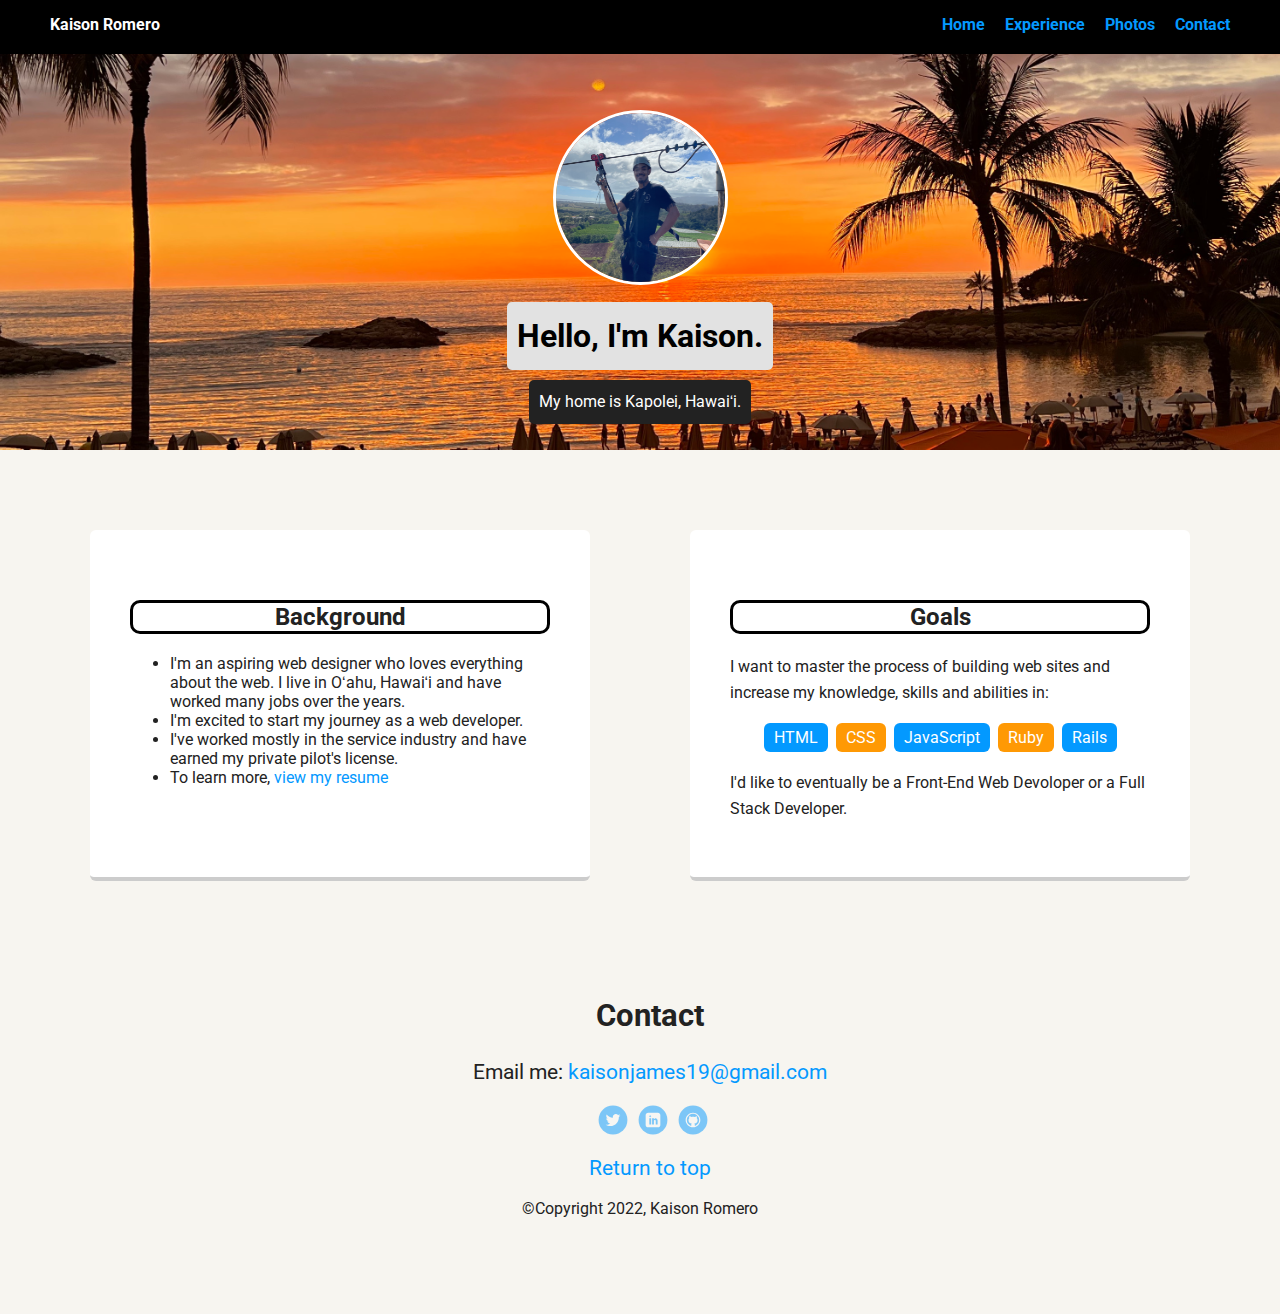
==== Mainpage/index.html @ 9992b303 "Final Revisions" ====
<!doctype html>
<html lang="en">

<head>
  <meta charset="utf-8">
  <title>Kaison Romero's Profile</title>
  <meta name="viewport" content="width=device-width, initial-scale=1.0">
  <link rel="stylesheet" href="styles.css">
  <link href="https://fonts.googleapis.com/css?family=Muli%7CRoboto:400,300,500,700,900" rel="stylesheet">
  </head>

  <body>
    <div> <!-- Start Wrapper div-->
  <nav>
    <div class="main-nav">
        <ul class="nav">
          <li class="name">Kaison Romero</li>
          <li><a href="index.html">Home</a></li>
          <li><a href="../experience/resume.html">Experience</a></li>
          <li><a href="../photos/photos.html">Photos</a></li>
          <li><a href="#contact">Contact</a></li>
        </ul>
    </div>
  </nav>

    <header>
      <img src="../images/kaisonpic2.jpeg" alt="Oʻahu, Hawaiʻi" class="profile-image">
      <h1 class="tag name">Hello, I'm Kaison.</h1>
      <p class="tag location">My home is Kapolei, Hawaiʻi.</p>
    </header>

    <main class="flex">
      <div class="card">
        <h2 class="card-title">Background</h2>
        <ul>
          <li>I'm an aspiring web designer who loves everything about the web. I live in Oʻahu, Hawaiʻi and have worked many jobs over the years.</li>
          <li>I'm excited to start my journey as a web developer.</li>
          <li>I've worked mostly in the service industry and have earned my private pilot's license.</li>
           <li>To learn more,<a href="../experience/resume.html"> view my resume</a></li>
        </ul>
      </div> 

      <div class="card">
        <h2 class="card-title">Goals</h2>
        <p>I want to master the process of building web sites and increase my knowledge, skills and abilities in:</p>
        <ul class="skills">
          <li>HTML</li>
          <li>CSS</li>
          <li>JavaScript</li>
          <li>Ruby</li>
          <li>Rails</li>
        </ul>
        <p>I'd like to eventually be a Front-End Web Devoloper or a Full Stack Developer.</p>
      </div> 
    </main>

   
    <footer>
      <section id="contact">
        <h2 class="contact-list">Contact</h2>
        <p>Email me: <a href="mailto:kaisonjames19@gmail.com?subject=Job%20Request"> kaisonjames19@gmail.com</a></p>
      <ul>
        <li><a href="https://twitter.com/kaisonromero" target="_blank" class="social twitter">Twitter</a></li>
        <li><a href="https://linkedin.com/in/kaison-romero1234" target="_blank" class="social linkedin">LinkedIn</a></li>
        <li><a href="https://github.com/k18karome" target="_blank" class="social github">Github</a></li>
      </ul>
      <p><a href="#">Return to top</a>
    </section>
      <p class="copyright">&copy;Copyright 2022, Kaison Romero</p>
    </footer>
  </div> <!-- End wrapper div -->
  </body>
</html>
---- Mainpage/styles.css ----
/* Global Layout Set-up */
* { 
  box-sizing: border-box;
}

.contact-list {
  text-align: center;
}
body {
  margin: 0;
  padding: 0;
  text-align: center;
  font-family: 'Roboto', sans-serif;
  color: #222;
  background: #f7f5f0;
}
/* Link Styles */

a {
  text-decoration: none;
  color: #0499ff;
}
a:hover {
  color: #6633ff;
}

/* Section Styles */

.main-nav {
  width: 100%;
  background: black;
  min-height: 30px;
  padding: 10px;
  position: fixed;
  text-align: center;
}
.nav {
  display: flex;
  justify-content: space-around;
  font-weight: 700;
  list-style-type: none;
  margin: 0 auto;
  padding: 0;
}
.nav .name {
  display: none;
}
.nav li {
  padding: 5px 10px 10px 10px;
}
.nav a {
  transition: all .5s;
}
.nav a:hover {
  color: white
}

header {
  text-align: center;
  background: url('../images/sunsetcropped.jpeg') no-repeat top center ;
  background-size: cover;
  overflow: hidden;
  padding-top: 60px;
}
header {
  line-height: 1.5;
}
header .profile-image {
  margin-top: 50px;
  width: 175px;
  height: 175px;
  border-radius: 50%;
  border: 3px solid white;
  transition: all .5s;
}
header .profile-image:hover {
  transform: scale(1.2) rotate(360deg);
}
.tag {
  background-color: #e2e2e2;
  color: black;
  padding: 10px;
  border-radius: 5px;
  display: table;
  margin: 10px auto;
} 
.location {
  background-color: #222;
  color: white;
}
.card {
  margin: 30px;
  padding: 20px 40px 40px;
  max-width: 500px;
  text-align: left;
  background: #fff;
  border-bottom: 4px solid #ccc;
  border-radius: 6px;
}
.card:hover {
  border-color: #ff99ff;
}

ul.skills {
  padding: 0;
  text-align: center;
}

.skills li {
  border-radius: 6px;
  display: inline-block;
  background: #ff9904;
  color: white;
  padding: 5px 10px;
  margin: 2px;
}

.skills li:nth-child(odd) {
  background: #0399ff;
}

footer {
  width: 100%;
  min-height: 30px;
  padding: 20px 0 40px 20px;
}

footer .copyright {
  top: -8px;
  margin-right: 20px;
  font-size: .75em;
}

footer ul {
  list-style-type: none;
  margin: 0;
  padding: 0;
}

footer ul li {
  display: inline-block;
}

a.social {
  display: inline-block;
  text-indent: -9999px;
  margin-left: 5px;
  width: 30px;
  height: 30px;
  background-size: 30px 30px;
  opacity: .5;
  transition: all .25s;
}
a.twitter {
  background-image: url(../images/twitter.svg);
}
a.linkedin {
  background-image: url(../images/linkedin.svg);
}
a.github {
  background-image: url(../images/github.svg);
}
a.social:hover {
  opacity: 1;
}
.clearfix {
  clear: both;
}

/* Styles for larger screens */
@media screen and (min-width: 720px) {
  
  .flex {
      display: flex;
      max-width: 1200px;
      justify-content: space-around;
      margin: 0 auto;
  }

  header {
    min-height: 450px;
  }

  .nav {
    max-width: 1200px;
  }

  .nav .name {
    display: block;
    margin-right: auto;
    color: white;
  }

  main {
    padding-top: 50px;
  }

  main p {
    line-height: 1.6em;
  }

  footer {
    font-size: 1.3em;
    max-width: 1200px;
    margin: 40px auto;
  }

}

h3 {
    color:#1F85DE;
    letter-spacing:.5px;
}
.card-title{
    text-align:center;
    border: solid black 3px;
    border-radius:10px;
    margin-top:50px;
}
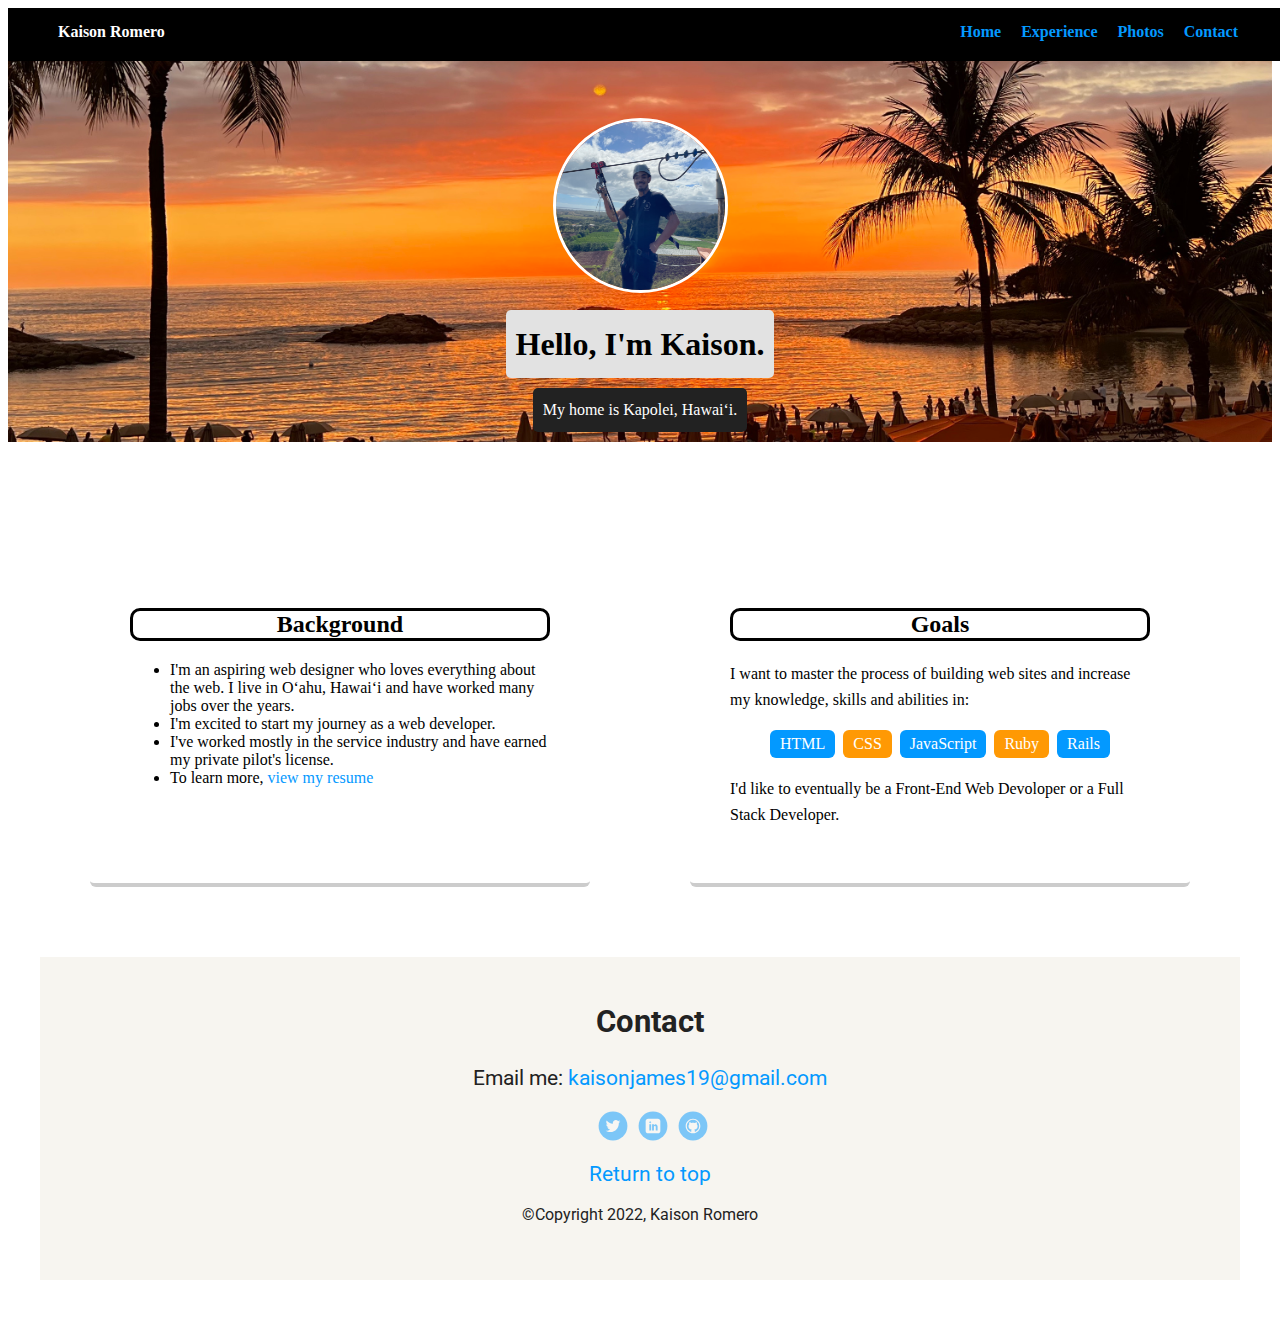
==== commit c0c777bc: "Corrections" ====
--- a/Mainpage/index.html
+++ b/Mainpage/index.html
@@ -9,7 +9,7 @@
   <link href="https://fonts.googleapis.com/css?family=Muli%7CRoboto:400,300,500,700,900" rel="stylesheet">
   </head>
 
-  <body>
+  <body class="index-body">
     <div> <!-- Start Wrapper div-->
   <nav>
     <div class="main-nav">
@@ -24,9 +24,11 @@
   </nav>
 
     <header>
+      <section class="index-header">
       <img src="../images/kaisonpic2.jpeg" alt="Oʻahu, Hawaiʻi" class="profile-image">
       <h1 class="tag name">Hello, I'm Kaison.</h1>
       <p class="tag location">My home is Kapolei, Hawaiʻi.</p>
+      </section>
     </header>
 
     <main class="flex">
--- a/Mainpage/styles.css
+++ b/Mainpage/styles.css
@@ -2,11 +2,121 @@
 * { 
   box-sizing: border-box;
 }
-
+.photos-page {
+  text-align:center;
+  background: url('../images/aulanicropped4.jpeg') no-repeat top center ;
+  background-size: cover;
+  overflow: hidden;
+  padding-top: 60px;
+}
+.photosmain-image{
+    border-radius:50%;
+    width:250px;
+    height:250px;
+}
+header .profile-image:hover{
+  transform: scale(1.2) rotate(360deg);
+}
+.photos-h1{
+  text-align:center;
+  background-color:lightgrey;
+  padding: 5px;
+  border-radius:5px;
+  display:table;
+  margin:auto;
+}
+.photos-title{
+  text-align:center;
+  background-color:slategrey;
+  padding: 5px;
+  border-radius:5px;
+  display:table;
+  margin:auto;
+}
+main .bigpic{
+  height:250px;
+  width: 500px;
+}
+main .aulanipic{
+  height: 250px;
+  width: 375px;
+}
+.photos-body {
+  text-align: center;
+}
+
+.aulanipic .bigpic .tallpic{
+  padding:15px;
+}
+main .tallpic{
+  height:450px;
+  width: 300px;
+}
+.photos-h2{
+  text-decoration: underline;
+  padding-top: 30px;
+}
+.resume-header{
+  text-align:center;
+  background:url('../images/clouds.jpeg') no-repeat top center;
+  background-size:cover;
+  overflow:auto;
+  padding-top:100px;
+  height:100%;
+}
+body .resume-body{
+  font-family: "Arial";
+}
+header .resumemain-image{
+    border: solid black 4px;
+    border-radius:50%;
+    width:250px;
+    height:250px;
+}
+header .resumemain-image:hover{
+  transform: scale(1.2) rotate(360deg);
+}
+.resume-h2{
+  text-decoration: underline;
+}
+h1 .tag-resume{
+  text-align:center;
+  background-color:#74a1e8;
+  padding: 5px;
+  border-radius:5px;
+  display:table;
+  margin:auto;
+}
+.tag-resume{
+  text-align:center;
+  background-color:#74a1e8;
+  padding: 5px;
+  border-radius:5px;
+  display:table;
+  margin:auto;
+}
+.section-title{
+    text-transform:capitalize; 
+}
+.photos-page {
+  text-align:center;
+  background: url('../images/aulanicropped4.jpeg') no-repeat top center ;
+  background-size: cover;
+  overflow: hidden;
+  padding-top: 60px;
+}
 .contact-list {
   text-align: center;
 }
-body {
+body .index-body{
+  margin: 0;
+  padding: 0;
+  text-align: center;
+  font-family: 'Roboto', sans-serif;
+  color: #222;
+  background: #f7f5f0;
+}
+footer{
   margin: 0;
   padding: 0;
   text-align: center;
@@ -55,14 +165,14 @@
   color: white
 }
 
-header {
+.index-header {
   text-align: center;
   background: url('../images/sunsetcropped.jpeg') no-repeat top center ;
   background-size: cover;
   overflow: hidden;
   padding-top: 60px;
 }
-header {
+.index-header {
   line-height: 1.5;
 }
 header .profile-image {
@@ -166,7 +276,6 @@
 .clearfix {
   clear: both;
 }
-
 /* Styles for larger screens */
 @media screen and (min-width: 720px) {
   
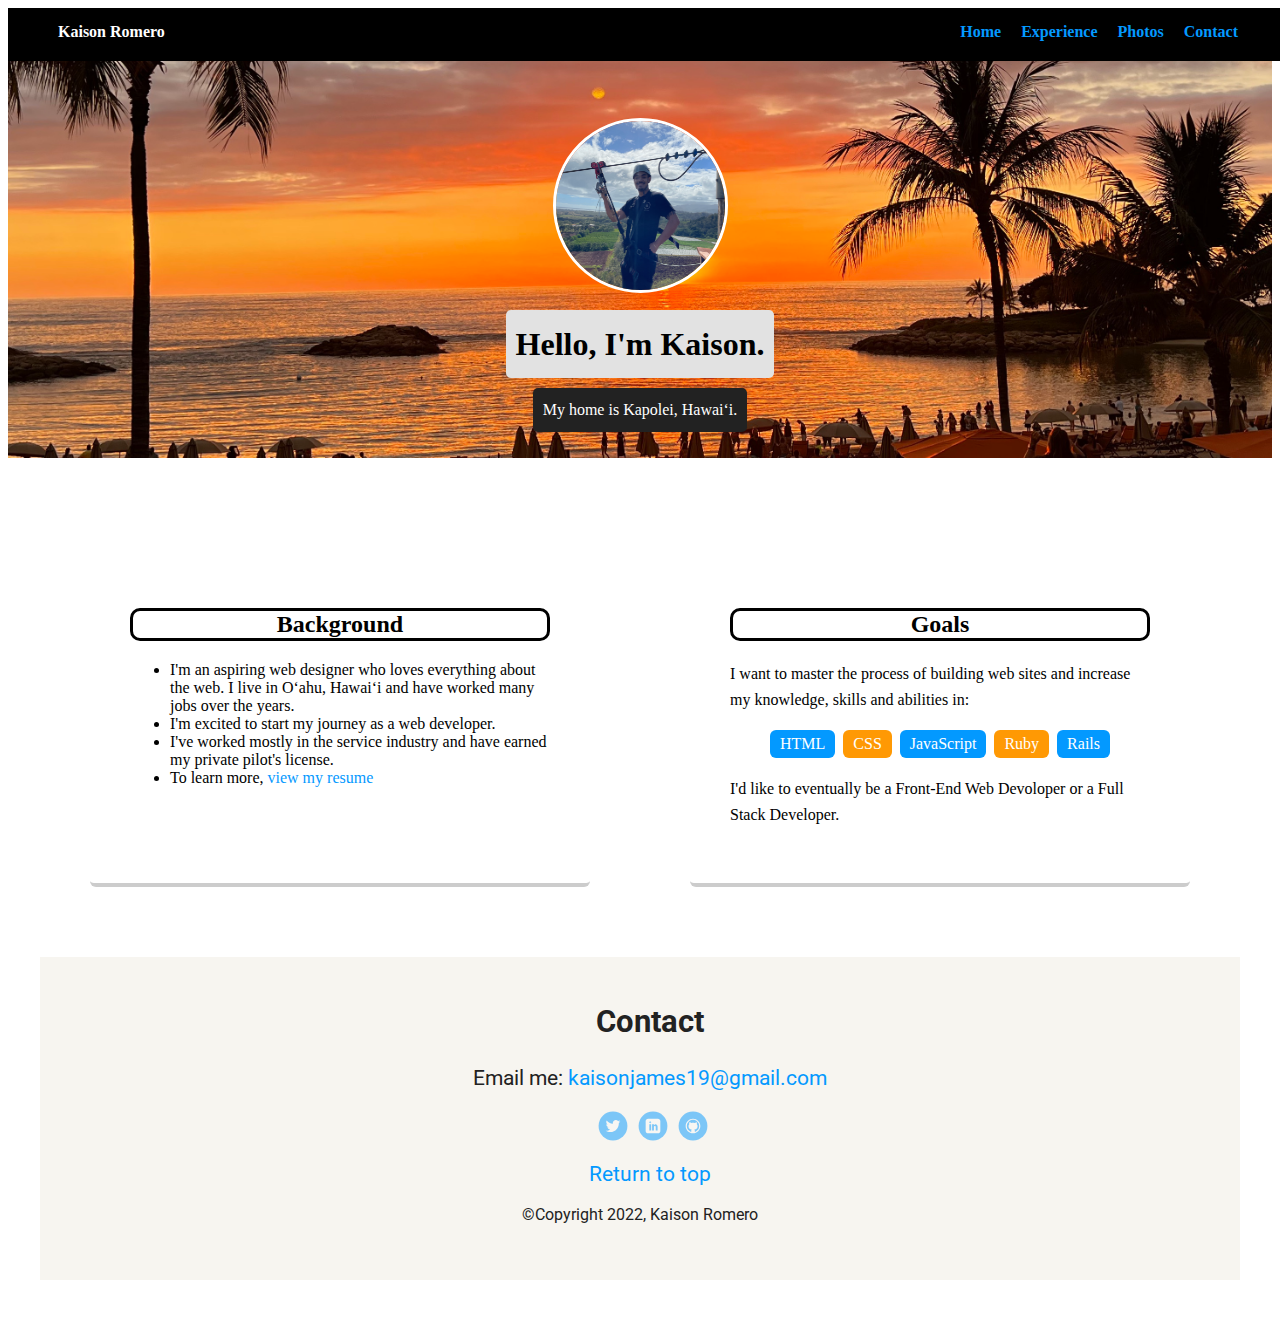
==== commit c6750d09: "Changed class" ====
--- a/Mainpage/index.html
+++ b/Mainpage/index.html
@@ -23,16 +23,14 @@
     </div>
   </nav>
 
-    <header>
-      <section class="index-header">
+    <header class="index-header">
       <img src="../images/kaisonpic2.jpeg" alt="Oʻahu, Hawaiʻi" class="profile-image">
       <h1 class="tag name">Hello, I'm Kaison.</h1>
       <p class="tag location">My home is Kapolei, Hawaiʻi.</p>
-      </section>
     </header>
 
     <main class="flex">
-      <div class="card">
+      <section class="card">
         <h2 class="card-title">Background</h2>
         <ul>
           <li>I'm an aspiring web designer who loves everything about the web. I live in Oʻahu, Hawaiʻi and have worked many jobs over the years.</li>
@@ -40,9 +38,9 @@
           <li>I've worked mostly in the service industry and have earned my private pilot's license.</li>
            <li>To learn more,<a href="../experience/resume.html"> view my resume</a></li>
         </ul>
-      </div> 
+      </section> 
 
-      <div class="card">
+      <section class="card">
         <h2 class="card-title">Goals</h2>
         <p>I want to master the process of building web sites and increase my knowledge, skills and abilities in:</p>
         <ul class="skills">
@@ -53,7 +51,7 @@
           <li>Rails</li>
         </ul>
         <p>I'd like to eventually be a Front-End Web Devoloper or a Full Stack Developer.</p>
-      </div> 
+      </section> 
     </main>
 
    
